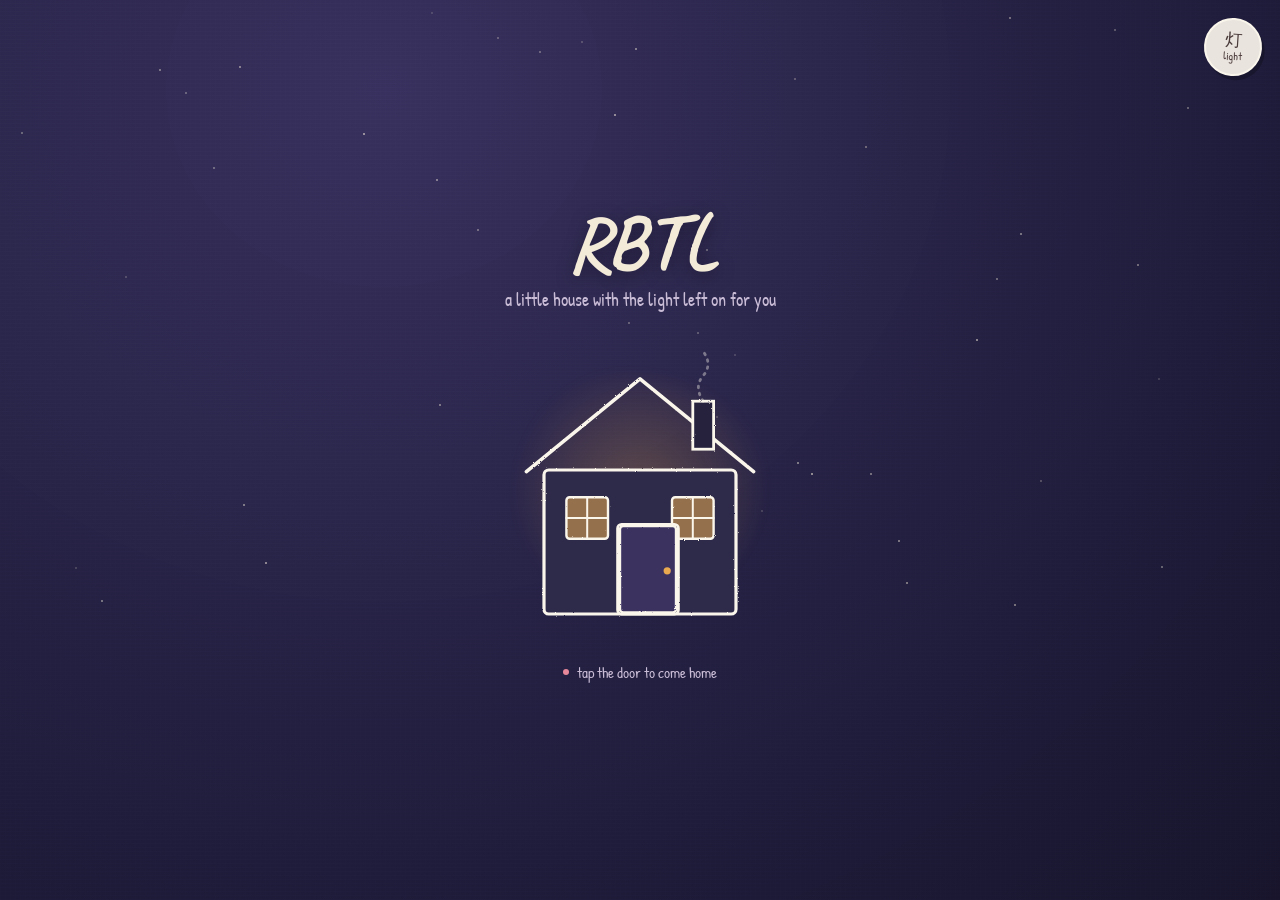
==== frontend/index.html @ 39990f34 "upload 2" ====
<!DOCTYPE html>
<html lang="en">
<head>
  <meta charset="UTF-8">
  <meta name="viewport" content="width=device-width, initial-scale=1.0, viewport-fit=cover">
  <title>RBTL · come home</title>
  <link rel="stylesheet" href="css/intro.css">
</head>
<body>

  <svg class="defs-holder" xmlns="http://www.w3.org/2000/svg">
    <defs>
      <filter id="wobble" x="-30%" y="-30%" width="160%" height="160%">
        <feTurbulence type="fractalNoise" baseFrequency="0.9" numOctaves="2" seed="6" result="n"/>
        <feDisplacementMap in="SourceGraphic" in2="n" scale="2.4"/>
      </filter>

      <filter id="grainFilter">
        <feTurbulence type="fractalNoise" baseFrequency="0.85" numOctaves="2" stitchTiles="stitch" result="n"/>
        <feColorMatrix in="n" type="matrix" values="0 0 0 0 1  0 0 0 0 1  0 0 0 0 1  0 0 0 0.5 0"/>
      </filter>
    </defs>
  </svg>

  <section id="intro">
    <div class="intro-texture"></div>
    <div class="stars" id="stars"></div>

    <button class="intro-lamp" id="introLamp" type="button" aria-label="turn the intro light on or off">
      <span class="lamp-bulb">灯</span>
      <span class="lamp-label">light</span>
    </button>

    <div class="brand">
      <p class="mark">RBTL</p>
      <p class="sub">a little house with the light left on for you</p>
    </div>

    <button class="house-btn" id="doorBtn" aria-label="Open the door and come home">
      <div class="house-wrap">
        <div class="house-glow"></div>

        <svg viewBox="0 0 400 380" xmlns="http://www.w3.org/2000/svg" aria-hidden="true">
          <polyline class="roofline sketch" points="58,172 200,56 342,172" stroke-linejoin="round"></polyline>

          <rect class="wallline sketch" x="80" y="170" width="240" height="180" rx="6"></rect>

          <rect class="windowline sketch" x="108" y="204" width="52" height="52" rx="4"></rect>
          <path class="windowcross" d="M108 230h52M134 204v52"></path>

          <rect class="windowline sketch" x="240" y="204" width="52" height="52" rx="4"></rect>
          <path class="windowcross" d="M240 230h52M266 204v52"></path>

          <rect class="chimneyline sketch" x="266" y="84" width="26" height="60"></rect>
          <path class="smokeline" d="M279 84 q -12 -18 0 -32 q12 -14 0 -30"></path>

          <rect class="doorframeline sketch" x="172" y="238" width="76" height="112" rx="5"></rect>
          <rect class="door-light" x="172" y="238" width="76" height="112" rx="5"></rect>

          <g class="door-leaf">
            <rect class="door-panel sketch" x="175" y="240" width="70" height="108" rx="4"></rect>
            <circle class="door-knob" cx="234" cy="296" r="4.5"></circle>
          </g>
        </svg>

        <div class="porch-glow"></div>
      </div>
    </button>

    <p class="hint">
      <span class="dot"></span>
      tap the door to come home
    </p>
  </section>

  <button class="skip-btn" id="skipBtn" type="button">skip intro</button>
  <div id="flood"></div>

  <script src="js/intro.js"></script>
</body>
</html>
---- frontend/css/intro.css ----
@import url('https://fonts.googleapis.com/css2?family=Share+Tech&family=Patrick+Hand&family=Caveat:wght@600;700&display=swap');

:root{
  --ink:#4a3b3a;
  --ink-soft:#6b5a58;
  --paper:#fbf6ec;
  --paper-dim:#f1e8d6;
  --tape-pink:#f3c9c9;
  --tape-yellow:#f6e6a8;
  --tape-mint:#c7e3d4;
  --rose:#e8899b;
  --gold:#e8a94f;

  --n-sky-1:#232041;
  --n-sky-2:#3a3260;
  --n-sky-3:#4c3f6e;
  --n-text:#f3ead8;
  --n-text-dim:#c9bcd6;

  --font-hand:'Patrick Hand', cursive;
  --font-script:'Caveat', cursive;
  --font-tech:'Share Tech', monospace;
  --ease:cubic-bezier(.42,0,.2,1);
}

*{
  box-sizing:border-box;
  -webkit-tap-highlight-color:transparent;
}

html,
body{
  margin:0;
  padding:0;
  height:100%;
  width:100%;
  overflow:hidden;
}

body{
  font-family:var(--font-hand);
  background:var(--n-sky-1);
  color:var(--n-text);
}

button{
  font-family:inherit;
}

.defs-holder{
  position:absolute;
  width:0;
  height:0;
  overflow:hidden;
}

#intro{
  position:fixed;
  inset:0;
  z-index:20;
  display:flex;
  flex-direction:column;
  align-items:center;
  justify-content:center;
  background:
    radial-gradient(ellipse at 30% 10%, rgba(58,50,96,.95) 0%, rgba(35,32,65,.98) 55%, #17142c 100%);
  transition:
    opacity .7s var(--ease),
    background .7s var(--ease),
    filter .7s var(--ease);
}

#intro.lit{
  background:
    radial-gradient(circle at 50% 45%, rgba(232,169,79,.24) 0%, rgba(232,169,79,.08) 26%, transparent 54%),
    radial-gradient(ellipse at 30% 10%, #4f4677 0%, #2f2b55 55%, #201d3e 100%);
}

#intro.fading{
  opacity:0;
  pointer-events:none;
}

.intro-texture{
  position:absolute;
  inset:0;
  pointer-events:none;
  z-index:1;
  opacity:.12;
  mix-blend-mode:soft-light;
  background:
    repeating-linear-gradient(0deg, rgba(255,255,255,.2) 0 1px, transparent 1px 4px),
    repeating-linear-gradient(90deg, rgba(255,255,255,.12) 0 1px, transparent 1px 5px);
}

.stars{
  position:absolute;
  inset:0;
  z-index:0;
}

.stars span{
  position:absolute;
  width:2px;
  height:2px;
  border-radius:50%;
  background:var(--n-text);
  opacity:.5;
  animation:twinkle 3.2s ease-in-out infinite;
}

#intro.lit .stars span{
  opacity:.2;
  filter:blur(.2px);
}

@keyframes twinkle{
  0%,100%{
    opacity:.15;
    transform:scale(1);
  }
  50%{
    opacity:.9;
    transform:scale(1.5);
  }
}

.brand{
  position:relative;
  z-index:3;
  text-align:center;
  margin-bottom:clamp(10px,3vh,22px);
}

.brand .mark{
  font-family:var(--font-script);
  font-weight:700;
  font-size:clamp(46px, 10vw, 78px);
  color:var(--n-text);
  margin:0;
  line-height:1;
  transform:rotate(-2deg);
  text-shadow:0 4px 18px rgba(0,0,0,.35);
}

#intro.lit .brand .mark{
  color:#fff7dc;
  text-shadow:0 0 24px rgba(232,169,79,.35);
}

.brand .sub{
  margin:6px 0 0;
  font-family:var(--font-hand);
  font-size:clamp(14px, 2.6vw, 18px);
  color:var(--n-text-dim);
}

.intro-lamp{
  position:fixed;
  right:18px;
  top:18px;
  z-index:5;
  width:58px;
  height:58px;
  border-radius:50%;
  border:2px solid var(--paper);
  background:rgba(251,246,236,.92);
  color:var(--ink);
  cursor:pointer;
  box-shadow:3px 4px 0 rgba(0,0,0,.22);
  display:flex;
  flex-direction:column;
  align-items:center;
  justify-content:center;
  transform:rotate(4deg);
}

.intro-lamp:hover{
  transform:rotate(-4deg) scale(1.04);
}

.intro-lamp .lamp-bulb{
  font-size:17px;
  line-height:1;
}

.intro-lamp .lamp-label{
  font-size:11px;
  margin-top:1px;
}

#intro.lit .intro-lamp{
  background:#fff5bc;
  box-shadow:
    3px 4px 0 rgba(0,0,0,.2),
    0 0 28px rgba(232,169,79,.55);
}

.house-btn{
  position:relative;
  z-index:3;
  background:none;
  border:none;
  cursor:pointer;
  padding:0;
  width:clamp(230px, 46vw, 320px);
  aspect-ratio:400/380;
  display:block;
  outline-offset:8px;
}

.house-btn:focus-visible{
  outline:2px dashed var(--gold);
  border-radius:16px;
}

.house-wrap{
  position:relative;
  width:100%;
  height:100%;
}

.house-glow{
  position:absolute;
  left:50%;
  top:52%;
  width:78%;
  height:78%;
  transform:translate(-50%,-50%);
  background:radial-gradient(circle, rgba(232,169,79,.28) 0%, rgba(232,169,79,.08) 55%, transparent 75%);
  border-radius:44% 56% 52% 48%/50% 46% 54% 50%;
  filter:blur(6px);
  z-index:0;
}

#intro.lit .house-glow{
  background:radial-gradient(circle, rgba(232,169,79,.48) 0%, rgba(232,169,79,.18) 55%, transparent 78%);
  filter:blur(10px);
}

.house-wrap svg{
  position:relative;
  width:100%;
  height:100%;
  display:block;
  z-index:1;
}

.sketch{
  filter:url(#wobble);
}

.roofline{
  fill:none;
  stroke:var(--paper);
  stroke-width:4.5;
  stroke-linejoin:round;
  stroke-linecap:round;
}

.wallline{
  fill:#2f2a4a;
  stroke:var(--paper);
  stroke-width:4;
}

.windowline{
  fill:var(--gold);
  fill-opacity:.55;
  stroke:var(--paper);
  stroke-width:3;
}

#intro.lit .windowline{
  fill-opacity:.9;
}

.windowcross{
  stroke:var(--paper);
  stroke-width:2.5;
  stroke-linecap:round;
}

.chimneyline{
  fill:#26223e;
  stroke:var(--paper);
  stroke-width:3.5;
}

.smokeline{
  fill:none;
  stroke:rgba(251,246,236,.4);
  stroke-width:3.5;
  stroke-linecap:round;
  stroke-dasharray:2 7;
}

.doorframeline{
  fill:#211d38;
  stroke:var(--paper);
  stroke-width:3.5;
}

.door-light{
  fill:var(--gold);
  fill-opacity:0;
  transition:fill-opacity .7s var(--ease);
}

.door-leaf{
  transform-origin:174px 296px;
  transition:transform .85s var(--ease);
}

.door-panel{
  fill:#3a3260;
  stroke:var(--paper);
  stroke-width:3;
}

.door-knob{
  fill:var(--gold);
}

.house-btn.open .door-light{
  fill-opacity:1;
}

.house-btn.open .door-leaf{
  transform:scaleX(.06) translateX(-30px);
}

.porch-glow{
  position:absolute;
  left:52.5%;
  top:78%;
  width:26%;
  height:26%;
  transform:translate(-50%,-50%) scale(0);
  border-radius:50%;
  background:radial-gradient(circle, rgba(232,169,79,.95) 0%, rgba(232,169,79,.3) 48%, transparent 74%);
  opacity:0;
  transition:transform .85s var(--ease), opacity .85s var(--ease);
  pointer-events:none;
  z-index:2;
  filter:blur(1px);
}

.house-btn.open .porch-glow{
  transform:translate(-50%,-50%) scale(3.4);
  opacity:1;
}

.hint{
  position:relative;
  z-index:3;
  margin-top:clamp(14px,3vh,24px);
  font-size:15px;
  color:var(--n-text-dim);
  display:flex;
  align-items:center;
  gap:8px;
}

.hint .dot{
  width:6px;
  height:6px;
  border-radius:50%;
  background:var(--rose);
  animation:pulse 1.8s ease-in-out infinite;
}

@keyframes pulse{
  0%,100%{
    opacity:.3;
  }
  50%{
    opacity:1;
  }
}

.skip-btn{
  position:fixed;
  right:18px;
  bottom:18px;
  z-index:22;
  background:var(--paper);
  color:var(--ink);
  border:2px solid var(--ink);
  border-radius:14px 18px 16px 20px/18px 14px 20px 16px;
  padding:7px 16px;
  font-family:var(--font-hand);
  font-size:15px;
  cursor:pointer;
  transform:rotate(-2deg);
  opacity:0;
  pointer-events:none;
  transition:opacity .5s var(--ease), transform .2s var(--ease);
  box-shadow:2px 3px 0 rgba(0,0,0,.18);
}

.skip-btn.show{
  opacity:1;
  pointer-events:auto;
}

.skip-btn:hover{
  transform:rotate(2deg) translateY(-2px);
}

#flood{
  position:fixed;
  z-index:25;
  pointer-events:none;
  left:52.5%;
  top:78%;
  width:40px;
  height:40px;
  transform:translate(-50%,-50%) scale(0);
  border-radius:50%;
  background:radial-gradient(circle, var(--gold) 0%, #e88a4f 55%, #3a3260 100%);
  opacity:0;
  transition:transform .75s var(--ease), opacity .1s linear .05s;
}

#flood.run{
  opacity:1;
  transform:translate(-50%,-50%) scale(60);
}

@media (max-width:640px){
  .intro-lamp{
    right:14px;
    top:14px;
    width:54px;
    height:54px;
  }
}

@media (prefers-reduced-motion: reduce){
  *{
    animation:none !important;
    transition-duration:.15s !important;
  }
}
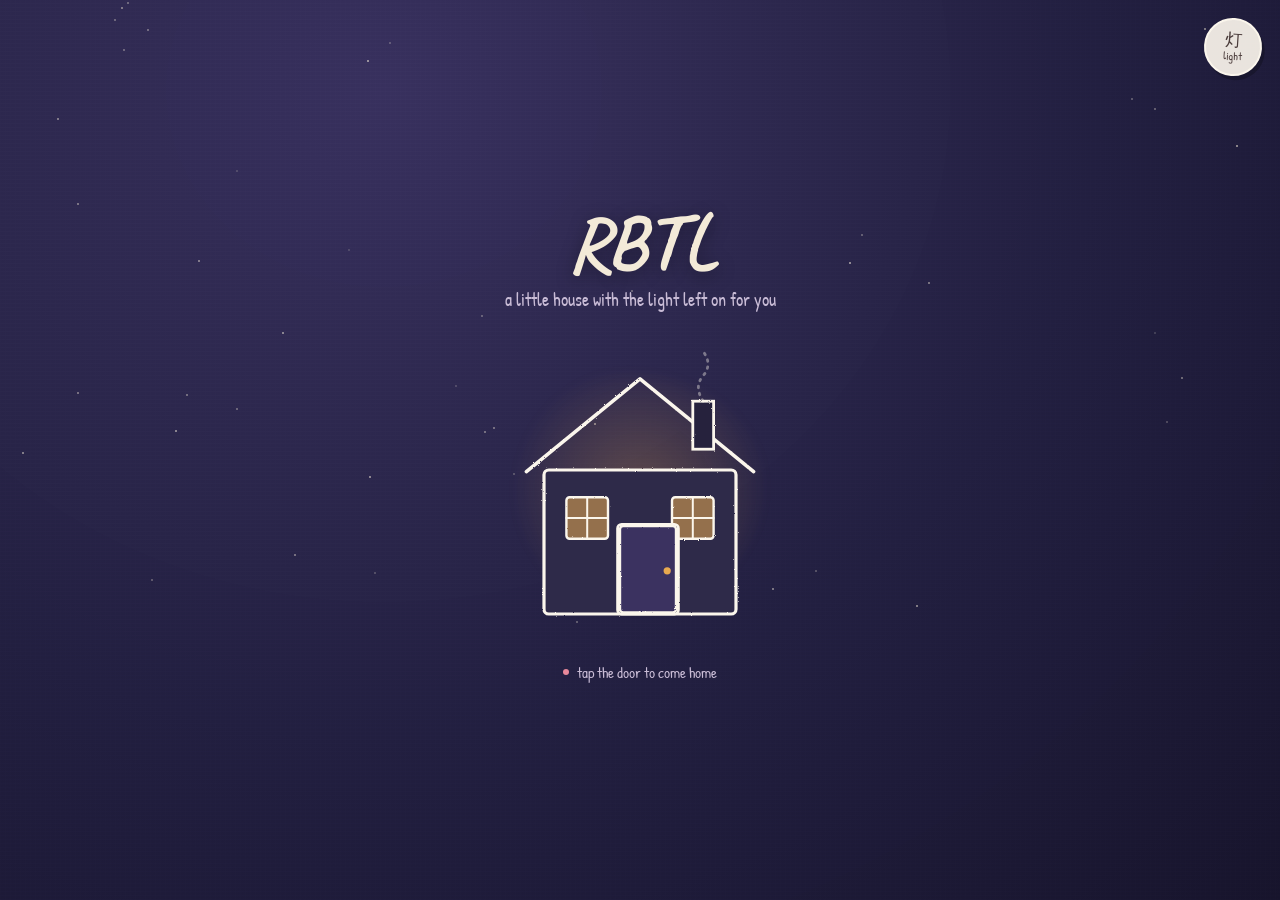
==== commit 561180d7: "feat(push): make the frontend installable again and wire up web push The frontend rewrite dropped th" ====
--- a/frontend/index.html
+++ b/frontend/index.html
@@ -4,6 +4,14 @@
   <meta charset="UTF-8">
   <meta name="viewport" content="width=device-width, initial-scale=1.0, viewport-fit=cover">
   <title>RBTL · come home</title>
+  <link rel="manifest" href="manifest.webmanifest">
+  <meta name="theme-color" content="#232041">
+  <link rel="icon" href="favicon.png" sizes="64x64" type="image/png">
+  <link rel="apple-touch-icon" href="apple-touch-icon.png">
+  <meta name="mobile-web-app-capable" content="yes">
+  <meta name="apple-mobile-web-app-capable" content="yes">
+  <meta name="apple-mobile-web-app-status-bar-style" content="black-translucent">
+  <meta name="apple-mobile-web-app-title" content="RBTL">
   <link rel="stylesheet" href="css/intro.css">
 </head>
 <body>
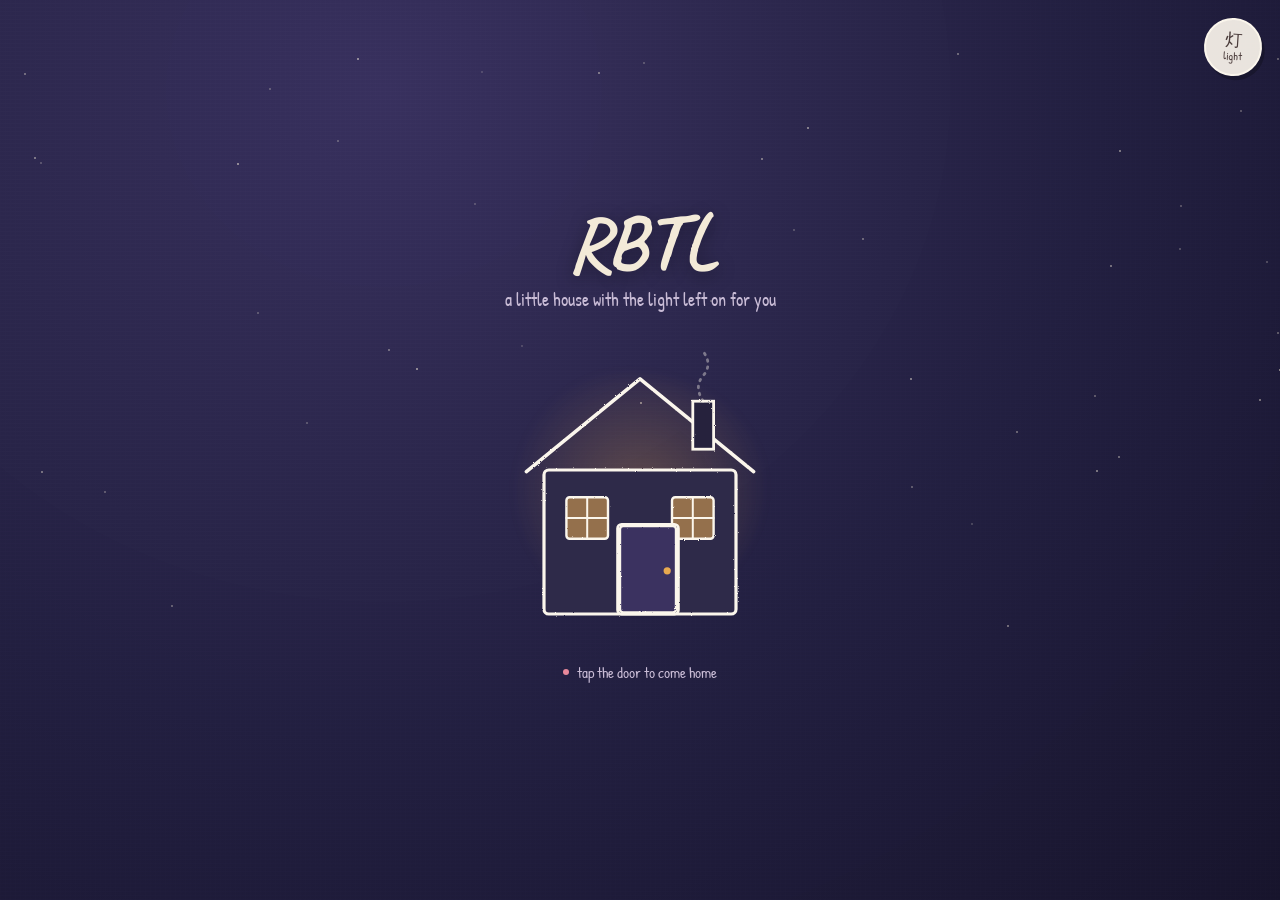
==== commit e369f47d: "1" ====
--- a/frontend/index.html
+++ b/frontend/index.html
@@ -4,11 +4,11 @@
   <meta charset="UTF-8">
   <meta name="viewport" content="width=device-width, initial-scale=1.0, viewport-fit=cover">
   <title>RBTL · come home</title>
-  <link rel="manifest" href="manifest.webmanifest">
-  <meta name="theme-color" content="#232041">
-  <link rel="icon" href="favicon.png" sizes="64x64" type="image/png">
-  <link rel="apple-touch-icon" href="apple-touch-icon.png">
-  <meta name="mobile-web-app-capable" content="yes">
+  <link rel="manifest" href="./manifest.webmanifest">
+  <link rel="icon" type="image/png" sizes="32x32" href="./icons/favicon-32.png">
+  <link rel="icon" type="image/png" sizes="16x16" href="./icons/favicon-16.png">
+  <link rel="apple-touch-icon" href="./icons/apple-touch-icon.png">
+  <meta name="theme-color" content="#fbf6ec">
   <meta name="apple-mobile-web-app-capable" content="yes">
   <meta name="apple-mobile-web-app-status-bar-style" content="black-translucent">
   <meta name="apple-mobile-web-app-title" content="RBTL">
